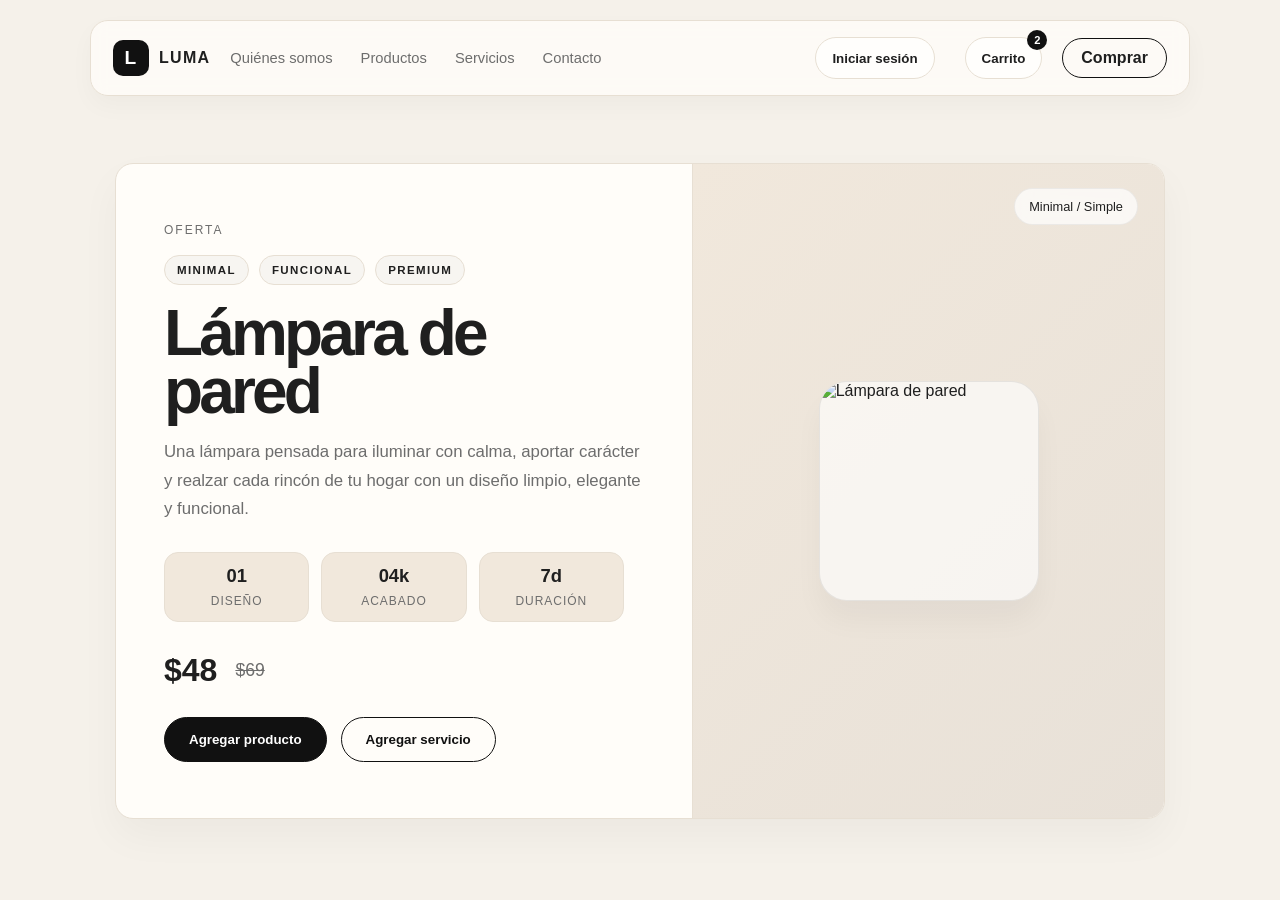
==== index.html @ c6d3d877 "Add files via upload" ====
<!DOCTYPE html>
<html lang="es">
<head>
    <meta charset="UTF-8">
    <meta name="viewport" content="width=device-width, initial-scale=1.0">
    <title>Luma | Minimal</title>
    <link rel="stylesheet" href="styles.css">
</head>
<body>
    <header class="topbar">
        <div class="brand">
            <span class="brand-mark">L</span>
            <span>Luma</span>
        </div>

        <nav class="nav" aria-label="Navegación principal">
            <a href="quienes-somos.html">Quiénes somos</a>
            <div class="nav-item">
                <a href="#">Productos</a>
                <div class="nav-menu" aria-label="Lista de productos P">
                    <a href="#" data-product-type="Producto" data-product-name="Lámpara de pared" data-product-price="48"><span>Lámpara</span><span class="nav-menu-price">$48</span></a>
                    <a href="#" data-product-type="Producto" data-product-name="Mesa modular" data-product-price="52"><span>Mesa</span><span class="nav-menu-price">$52</span></a>
                    <a href="#" data-product-type="Producto" data-product-name="Banco minimalista" data-product-price="58"><span>Banco</span><span class="nav-menu-price">$58</span></a>
                    <a href="#" data-product-type="Producto" data-product-name="Aplique de rincón" data-product-price="64"><span>Aplique</span><span class="nav-menu-price">$64</span></a>
                </div>
            </div>
            <div class="nav-item">
                <a href="#">Servicios</a>
                <div class="nav-menu" aria-label="Lista de servicios S">
                    <a href="#" data-product-type="Servicio" data-product-name="Instalación a medida" data-product-price="39"><span>Instalación</span><span class="nav-menu-price">$39</span></a>
                    <a href="#" data-product-type="Servicio" data-product-name="Asesoría de estilo" data-product-price="45"><span>Asesoría</span><span class="nav-menu-price">$45</span></a>
                    <a href="#" data-product-type="Servicio" data-product-name="Mantenimiento premium" data-product-price="49"><span>Mantenimiento</span><span class="nav-menu-price">$49</span></a>
                    <a href="#" data-product-type="Servicio" data-product-name="Personalización" data-product-price="55"><span>Personalización</span><span class="nav-menu-price">$55</span></a>
                </div>
            </div>
            <a href="contacto.html">Contacto</a>
        </nav>

        <div class="auth-shell" aria-label="Inicio de sesión">
            <button type="button" class="auth-trigger">Iniciar sesión</button>
            <div class="auth-panel">
                <span class="auth-title">Acceso</span>
                <label>
                    Email
                    <input type="email" placeholder="tu@correo.com">
                </label>
                <label>
                    Contraseña
                    <input type="password" placeholder="••••••••">
                </label>
                <button type="button">Entrar</button>
            </div>
        </div>

        <button type="button" class="cart-button" aria-label="Carrito de compras">
            Carrito
            <span class="cart-count" id="cartCount">0</span>
        </button>
        <div class="cart-panel" aria-label="Contenido del carrito">
            <div class="cart-header">
                <span>Tu carrito</span>
                <button type="button" class="btn-small" id="clearCart">Vaciar</button>
            </div>
            <ul class="cart-items" id="cartItems">
                <li class="empty-cart">Aún no has añadido nada.</li>
            </ul>
            <div class="cart-summary">
                <span>Total</span>
                <strong id="cartTotal">$0</strong>
            </div>
            <div class="cart-actions">
                <button type="button" id="continueShopping">Seguir</button>
                <button type="button" class="primary" data-open-purchase>Comprar</button>
            </div>
        </div>

        <a href="#" class="nav-cta" data-open-purchase>Comprar</a>
    </header>

    <div class="modal-overlay" id="purchaseModal" aria-hidden="true">
        <div class="purchase-modal" role="dialog" aria-modal="true" aria-labelledby="purchaseTitle">
            <div class="purchase-header">
                <h2 id="purchaseTitle">Finalizar compra</h2>
                <button type="button" class="close-modal" aria-label="Cerrar compra">×</button>
            </div>
            <p class="purchase-subtitle">Completa tus datos para reservar tu pieza.</p>

            <form>
                <div class="field">
                    <label for="buyerName">Nombre</label>
                    <input id="buyerName" type="text" placeholder="Tu nombre" required>
                </div>

                <div class="field">
                    <label for="cardNumber">Número de tarjeta</label>
                    <input id="cardNumber" type="text" inputmode="numeric" placeholder="1234 5678 9012 3456" required>
                </div>

                <div class="field-row">
                    <div class="field">
                        <label for="expiryDate">Vencimiento</label>
                        <input id="expiryDate" type="text" placeholder="MM/AA" required>
                    </div>
                    <div class="field">
                        <label for="cvv">CVV</label>
                        <input id="cvv" type="text" inputmode="numeric" placeholder="123" required>
                    </div>
                </div>

                <div class="field">
                    <label for="ralColor">RAL</label>
                    <select id="ralColor" required>
                        <option value="">Selecciona un acabado</option>
                        <option value="RAL 9003">RAL 9003</option>
                        <option value="RAL 9016">RAL 9016</option>
                        <option value="RAL 8017">RAL 8017</option>
                        <option value="RAL 7035">RAL 7035</option>
                    </select>
                </div>

                <div class="purchase-summary">
                    <span>Total</span>
                    <strong>$49</strong>
                </div>

                <button type="submit" class="purchase-submit">Pagar ahora</button>
            </form>
        </div>
    </div>

    <main class="page">
        <section class="card">
            <div class="content">
                <div class="info">
                    <span class="tag"> OFERTA</span>
                    <div class="hero-badges">
                        <span class="hero-pill">Minimal</span>
                        <span class="hero-pill">Funcional</span>
                        <span class="hero-pill">Premium</span>
                    </div>
                    <h1>Lámpara de pared</h1>
                    <p class="lead">
                        Una lámpara pensada para iluminar con calma, aportar carácter y realzar cada rincón
                        de tu hogar con un diseño limpio, elegante y funcional.
                    </p>

                    <div class="feature-list" aria-label="Características principales">
                        <div class="feature-item">
                            <strong>01</strong>
                            <span>Diseño</span>
                        </div>
                        <div class="feature-item">
                            <strong>04k</strong>
                            <span>Acabado</span>
                        </div>
                        <div class="feature-item">
                            <strong>7d</strong>
                            <span>Duración</span>
                        </div>
                    </div>

                    <div class="price-row">
                        <span class="price">$48</span>
                        <span class="old-price">$69</span>
                    </div>

                    <div class="actions">
                        <button type="button" class="btn btn-primary" data-add-product>Agregar producto</button>
                        <button type="button" class="btn btn-secondary" data-add-service>Agregar servicio</button>
                    </div>
                </div>

                <div class="visual">
                    <div class="badge">Minimal / Simple</div>
                    <div class="product-stack" aria-label="Vista previa del servicio">
                        <div class="product-card" tabindex="0" aria-label="Lámpara de pared minimalista">
                            <img src="https://images.unsplash.com/photo-1513694203232-719a280e022f?auto=format&fit=crop&w=900&q=80" alt="Lámpara de pared" />
                        </div>
                    </div>
                </div>
            </div>
        </section>
    </main>
    <script src="https://cdn.jsdelivr.net/npm/@supabase/supabase-js@2"></script>
    <script src="supabase-config.js"></script>
    <script src="script.js"></script>

</body>
</html>
---- styles.css ----
:root {
            --bg: #f5f1ea;
            --panel: #fffdf9;
            --text: #1f1f1f;
            --muted: #6d6d6d;
            --accent: #111111;
            --line: #e7dfd3;
            --soft: #f1e8dc;
        }

        * {
            box-sizing: border-box;
        }

        body {
            margin: 0;
            font-family: Arial, Helvetica, sans-serif;
            background: var(--bg);
            color: var(--text);
        }

        a {
            color: inherit;
            text-decoration: none;
        }

        .topbar {
            position: relative;
            z-index: 30;
            width: min(1100px, calc(100% - 32px));
            margin: 20px auto 0;
            display: flex;
            align-items: center;
            justify-content: space-between;
            gap: 20px;
            background: rgba(255, 253, 249, 0.8);
            border: 1px solid var(--line);
            border-radius: 18px;
            padding: 16px 22px;
            backdrop-filter: blur(8px);
            box-shadow: 0 10px 24px rgba(0, 0, 0, 0.03);
        }

        .brand {
            display: flex;
            align-items: center;
            gap: 10px;
            font-weight: 700;
            letter-spacing: 0.08em;
            text-transform: uppercase;
        }

        .brand-mark {
            width: 36px;
            height: 36px;
            display: inline-flex;
            align-items: center;
            justify-content: center;
            background: var(--accent);
            color: #fff;
            border-radius: 10px;
            font-size: 1.2rem;
        }

        .nav {
            display: flex;
            align-items: center;
            gap: 28px;
            flex-wrap: wrap;
            color: var(--muted);
            font-size: 0.92rem;
        }

        .nav-item {
            position: relative;
            z-index: 20;
        }

        .nav a {
            transition: color 0.2s ease;
        }

        .nav a:hover {
            color: var(--text);
        }

        .nav-menu {
            position: absolute;
            top: calc(100% + 12px);
            left: 0;
            min-width: 150px;
            display: grid;
            gap: 8px;
            padding: 10px 12px;
            background: rgba(255, 253, 249, 0.96);
            border: 1px solid var(--line);
            border-radius: 12px;
            box-shadow: 0 18px 32px rgba(0,0,0,0.06);
            opacity: 0;
            visibility: hidden;
            transform: translateY(6px);
            transition: opacity 0.2s ease, visibility 0.2s ease, transform 0.2s ease;
            z-index: 40;
        }

        .nav-item:hover .nav-menu,
        .nav-item:focus-within .nav-menu {
            opacity: 1;
            visibility: visible;
            transform: translateY(0);
        }

        .nav-menu a {
            display: flex;
            align-items: center;
            justify-content: space-between;
            gap: 10px;
            padding: 8px 10px;
            border-radius: 8px;
            color: var(--text);
            font-weight: 700;
            letter-spacing: 0.08em;
        }

        .nav-menu a:hover {
            background: var(--soft);
        }

        .nav-menu-price {
            font-size: 0.75rem;
            color: var(--muted);
            letter-spacing: 0;
            font-weight: 700;
        }

        .nav-cta {
            border: 1px solid var(--accent);
            border-radius: 999px;
            padding: 10px 18px;
            font-weight: 600;
            background: transparent;
        }

        .auth-shell {
            position: relative;
            margin-left: auto;
        }

        .cart-button {
            position: relative;
            display: inline-flex;
            align-items: center;
            justify-content: center;
            min-height: 42px;
            border: 1px solid var(--line);
            border-radius: 999px;
            background: rgba(255, 255, 255, 0.7);
            color: var(--text);
            padding: 10px 16px;
            font-weight: 700;
            cursor: pointer;
            transition: all 0.2s ease;
            margin-left: 10px;
        }

        .cart-count {
            position: absolute;
            top: -8px;
            right: -6px;
            min-width: 20px;
            height: 20px;
            display: grid;
            place-items: center;
            border-radius: 50%;
            background: var(--accent);
            color: #fff;
            font-size: 0.7rem;
            font-weight: 700;
            padding: 0 4px;
        }

        .cart-button:hover,
        .cart-button:focus-visible {
            background: var(--accent);
            color: #fff;
            border-color: var(--accent);
        }

        .cart-panel {
            position: absolute;
            right: 0;
            top: calc(100% + 12px);
            width: min(320px, 82vw);
            display: none;
            background: rgba(255, 253, 249, 0.98);
            border: 1px solid var(--line);
            border-radius: 16px;
            padding: 16px;
            box-shadow: 0 18px 32px rgba(0,0,0,0.08);
            z-index: 80;
        }

        .cart-button.is-open + .cart-panel,
        .cart-button:focus-visible + .cart-panel {
            display: block;
        }

        .cart-header {
            display: flex;
            align-items: center;
            justify-content: space-between;
            gap: 12px;
            margin-bottom: 12px;
            font-weight: 700;
        }

        .cart-items {
            list-style: none;
            margin: 0;
            padding: 0;
            display: grid;
            gap: 10px;
            max-height: 220px;
            overflow: auto;
        }

        .cart-item {
            display: flex;
            align-items: center;
            justify-content: space-between;
            gap: 12px;
            border: 1px solid var(--line);
            border-radius: 12px;
            padding: 10px 12px;
            background: var(--soft);
        }

        .cart-item-meta {
            display: grid;
            gap: 4px;
        }

        .cart-item-name {
            font-weight: 700;
            font-size: 0.9rem;
        }

        .cart-item-type {
            color: var(--muted);
            font-size: 0.72rem;
            letter-spacing: 0.08em;
            text-transform: uppercase;
        }

        .cart-item-price {
            font-weight: 700;
            font-size: 0.9rem;
            white-space: nowrap;
        }

        .empty-cart {
            color: var(--muted);
            font-size: 0.9rem;
            padding: 10px 0 4px;
        }

        .cart-summary {
            display: flex;
            align-items: center;
            justify-content: space-between;
            gap: 12px;
            margin-top: 14px;
            padding-top: 12px;
            border-top: 1px solid var(--line);
            font-weight: 700;
        }

        .cart-summary strong {
            font-size: 1.1rem;
        }

        .cart-actions {
            display: flex;
            gap: 10px;
            margin-top: 14px;
        }

        .cart-actions button,
        .cart-actions .btn-small {
            flex: 1;
            border: 1px solid var(--accent);
            border-radius: 10px;
            padding: 10px 12px;
            background: transparent;
            color: var(--accent);
            font: inherit;
            font-weight: 700;
            cursor: pointer;
        }

        .cart-actions .primary {
            background: var(--accent);
            color: #fff;
        }

        .auth-trigger {
            display: inline-flex;
            align-items: center;
            justify-content: center;
            min-height: 42px;
            border: 1px solid var(--line);
            border-radius: 999px;
            background: rgba(255, 255, 255, 0.7);
            color: var(--text);
            padding: 10px 16px;
            font-weight: 700;
            cursor: pointer;
            transition: all 0.2s ease;
        }

        .auth-trigger:hover,
        .auth-trigger:focus-visible {
            background: var(--accent);
            color: #fff;
            border-color: var(--accent);
        }

        .auth-panel {
            position: absolute;
            right: 0;
            top: calc(100% + 12px);
            width: min(240px, 76vw);
            display: none;
            grid-template-columns: 1fr;
            gap: 10px;
            background: rgba(255, 253, 249, 0.98);
            border: 1px solid var(--line);
            border-radius: 14px;
            padding: 14px 14px 12px;
            box-shadow: 0 18px 32px rgba(0,0,0,0.08);
            z-index: 60;
        }

        .auth-shell:hover .auth-panel,
        .auth-shell:focus-within .auth-panel {
            display: grid;
        }

        .auth-title {
            font-size: 0.72rem;
            letter-spacing: 0.12em;
            text-transform: uppercase;
            color: var(--muted);
            margin-bottom: 4px;
        }

        .auth-panel label {
            display: grid;
            gap: 6px;
            color: var(--text);
            font-size: 0.72rem;
            font-weight: 700;
        }

        .auth-panel input {
            width: 100%;
            border: 1px solid var(--line);
            border-radius: 10px;
            padding: 10px 12px;
            background: #fff;
            color: var(--text);
            font: inherit;
        }

        .auth-panel button {
            border: none;
            border-radius: 10px;
            background: var(--accent);
            color: #fff;
            font-weight: 700;
            padding: 11px 12px;
            cursor: pointer;
            margin-top: 4px;
        }

        .page {
            min-height: calc(100vh - 110px);
            display: flex;
            align-items: center;
            justify-content: center;
            padding: 40px 20px;
        }

        .card {
            width: min(1050px, 100%);
            background: var(--panel);
            border: 1px solid var(--line);
            border-radius: 18px;
            box-shadow: 0 18px 40px rgba(0, 0, 0, 0.04);
            overflow: hidden;
        }

        .content {
            display: grid;
            grid-template-columns: 1.1fr 0.9fr;
        }

        .info {
            padding: 56px 48px;
        }

        .tag {
            display: inline-block;
            font-size: 12px;
            letter-spacing: 2px;
            text-transform: uppercase;
            color: var(--muted);
            margin-bottom: 18px;
        }

        .hero-badges {
            display: flex;
            flex-wrap: wrap;
            gap: 10px;
            margin: 0 0 20px;
        }

        .hero-pill {
            padding: 8px 12px;
            border-radius: 999px;
            border: 1px solid var(--line);
            background: rgba(17, 17, 17, 0.03);
            color: var(--text);
            font-size: 0.72rem;
            letter-spacing: 0.12em;
            text-transform: uppercase;
            font-weight: 700;
        }

        h1 {
            font-size: clamp(2.5rem, 5vw, 6rem);
            line-height: 0.9;
            margin: 0 0 18px;
            font-weight: 800;
            letter-spacing: -0.06em;
        }

        .lead {
            color: var(--muted);
            font-size: 1.05rem;
            line-height: 1.7;
            max-width: 32rem;
            margin-bottom: 28px;
        }

        .feature-list {
            display: grid;
            grid-template-columns: repeat(3, minmax(0, 1fr));
            gap: 12px;
            margin: 0 0 30px;
            max-width: 460px;
        }

        .feature-item {
            background: var(--soft);
            border: 1px solid var(--line);
            border-radius: 14px;
            padding: 12px 10px;
            text-align: center;
        }

        .feature-item strong {
            display: block;
            font-size: 1.15rem;
            margin-bottom: 4px;
        }

        .feature-item span {
            color: var(--muted);
            font-size: 0.75rem;
            letter-spacing: 0.08em;
            text-transform: uppercase;
        }

        .price-row {
            display: flex;
            align-items: center;
            gap: 18px;
            margin-bottom: 28px;
        }

        .price {
            font-size: 2rem;
            font-weight: 700;
        }

        .old-price {
            color: var(--muted);
            text-decoration: line-through;
            font-size: 1.1rem;
        }

        .actions {
            display: flex;
            gap: 14px;
            flex-wrap: wrap;
        }

        .btn {
            border: 1px solid var(--accent);
            border-radius: 999px;
            padding: 14px 24px;
            text-decoration: none;
            font-weight: 600;
            transition: all 0.2s ease;
        }

        .btn-primary {
            background: var(--accent);
            color: white;
        }

        .btn-secondary {
            color: var(--accent);
            background: transparent;
        }

        .btn:hover {
            transform: translateY(-1px);
        }

        .modal-overlay {
            position: fixed;
            inset: 0;
            display: flex;
            align-items: center;
            justify-content: center;
            background: rgba(17, 17, 17, 0.38);
            backdrop-filter: blur(4px);
            opacity: 0;
            visibility: hidden;
            transition: opacity 0.2s ease, visibility 0.2s ease;
            z-index: 200;
            padding: 20px;
        }

        .modal-overlay.is-open {
            opacity: 1;
            visibility: visible;
        }

        .purchase-modal {
            width: min(460px, 100%);
            background: var(--panel);
            border: 1px solid var(--line);
            border-radius: 24px;
            box-shadow: 0 30px 60px rgba(0, 0, 0, 0.12);
            padding: 22px 22px 18px;
            position: relative;
        }

        .purchase-header {
            display: flex;
            align-items: center;
            justify-content: space-between;
            gap: 12px;
            margin-bottom: 18px;
        }

        .purchase-header h2 {
            margin: 0;
            font-size: 1.3rem;
        }

        .close-modal {
            width: 36px;
            height: 36px;
            border: 1px solid var(--line);
            border-radius: 50%;
            background: rgba(17, 17, 17, 0.03);
            color: var(--text);
            font-size: 1.3rem;
            cursor: pointer;
        }

        .purchase-subtitle {
            margin: 0 0 18px;
            color: var(--muted);
            font-size: 0.92rem;
        }

        .field {
            display: grid;
            gap: 8px;
            margin-bottom: 14px;
        }

        .field label {
            font-size: 0.72rem;
            letter-spacing: 0.08em;
            text-transform: uppercase;
            color: var(--muted);
            font-weight: 700;
        }

        .field input,
        .field select {
            width: 100%;
            border: 1px solid var(--line);
            border-radius: 12px;
            background: #fff;
            color: var(--text);
            padding: 12px 14px;
            font: inherit;
        }

        .field-row {
            display: grid;
            grid-template-columns: 1fr 1fr;
            gap: 12px;
        }

        .purchase-summary {
            display: flex;
            align-items: center;
            justify-content: space-between;
            gap: 12px;
            padding: 14px 0 8px;
            margin-top: 8px;
            border-top: 1px solid var(--line);
            color: var(--text);
            font-weight: 700;
        }

        .purchase-summary strong {
            font-size: 1.4rem;
        }

        .purchase-submit {
            width: 100%;
            margin-top: 18px;
            border: none;
            border-radius: 14px;
            background: var(--accent);
            color: #fff;
            padding: 14px 18px;
            font-weight: 700;
            cursor: pointer;
        }

        .visual {
            background: linear-gradient(135deg, var(--soft), #e8e1d8);
            display: flex;
            align-items: center;
            justify-content: center;
            min-height: 420px;
            position: relative;
            border-left: 1px solid var(--line);
            padding: 34px 20px;
        }

        .product-stack {
            display: flex;
            align-items: center;
            justify-content: center;
            width: min(260px, 100%);
            position: relative;
            z-index: 1;
        }

        .product-card {
            width: 220px;
            height: 220px;
            border-radius: 28px;
            background: rgba(255, 255, 255, 0.62);
            border: 1px solid rgba(0,0,0,0.08);
            display: flex;
            align-items: center;
            justify-content: center;
            box-shadow: 0 20px 28px rgba(0, 0, 0, 0.04);
            overflow: hidden;
            transition: transform 0.2s ease;
            cursor: pointer;
            padding: 0;
        }

        .product-card img {
            width: 100%;
            height: 100%;
            object-fit: cover;
            display: block;
        }

        .product-card:hover,
        .product-card:focus-visible {
            transform: translateY(-2px);
        }

        .badge {
            position: absolute;
            right: 26px;
            top: 24px;
            background: rgba(255,255,255,0.7);
            backdrop-filter: blur(8px);
            border: 1px solid rgba(0,0,0,0.06);
            border-radius: 999px;
            padding: 10px 14px;
            font-size: 0.8rem;
            color: var(--text);
            z-index: 2;
        }

        @media (max-width: 740px) {
            .topbar {
                flex-direction: column;
                align-items: flex-start;
            }

            .nav {
                gap: 12px 18px;
            }

            .content {
                grid-template-columns: 1fr;
            }

            .visual {
                min-height: 280px;
                border-left: none;
                border-top: 1px solid var(--line);
            }

            .info {
                padding: 32px 24px;
            }
        }

/* Página Quiénes somos */
.about-page {
    align-items: flex-start;
}

.about-card {
    overflow: hidden;
}

.about-hero {
    padding: 56px 56px 44px;
    border-bottom: 1px solid var(--line);
}

.about-hero h1 {
    max-width: 800px;
    margin-bottom: 22px;
}

.about-content {
    display: grid;
    grid-template-columns: repeat(3, 1fr);
    gap: 0;
}

.about-block {
    padding: 38px 34px 42px;
    border-right: 1px solid var(--line);
}

.about-block:last-child {
    border-right: none;
}

.about-number {
    display: inline-grid;
    place-items: center;
    width: 38px;
    height: 38px;
    margin-bottom: 24px;
    border: 1px solid var(--line);
    border-radius: 50%;
    color: var(--muted);
    font-size: 0.75rem;
    font-weight: 700;
}

.about-block h2 {
    margin: 0 0 12px;
    font-size: 1.25rem;
}

.about-block p {
    margin: 0;
    color: var(--muted);
    line-height: 1.7;
}

.about-footer {
    display: flex;
    align-items: center;
    justify-content: space-between;
    gap: 24px;
    padding: 34px 56px;
    background: var(--soft);
    border-top: 1px solid var(--line);
}

.about-footer h2 {
    margin: 0;
    font-size: clamp(1.4rem, 3vw, 2.2rem);
    letter-spacing: -0.04em;
}

@media (max-width: 740px) {
    .about-hero {
        padding: 36px 24px;
    }

    .about-content {
        grid-template-columns: 1fr;
    }

    .about-block {
        border-right: none;
        border-bottom: 1px solid var(--line);
        padding: 30px 24px;
    }

    .about-block:last-child {
        border-bottom: none;
    }

    .about-footer {
        align-items: flex-start;
        flex-direction: column;
        padding: 30px 24px;
    }
}

/* Página Contacto */
.contact-page {
    align-items: flex-start;
}

.contact-card {
    overflow: hidden;
}

.contact-intro {
    padding: 56px 56px 44px;
    border-bottom: 1px solid var(--line);
}

.contact-intro h1 {
    margin-bottom: 22px;
}

.contact-grid {
    display: grid;
    grid-template-columns: repeat(3, 1fr);
}

.contact-item {
    display: grid;
    align-content: start;
    gap: 8px;
    min-height: 230px;
    padding: 34px;
    border-right: 1px solid var(--line);
}

.contact-item:last-child {
    border-right: none;
}

.contact-icon {
    display: inline-grid;
    place-items: center;
    width: 38px;
    height: 38px;
    margin-bottom: 18px;
    border: 1px solid var(--line);
    border-radius: 50%;
    color: var(--muted);
    font-size: 0.75rem;
    font-weight: 700;
}

.contact-label {
    color: var(--muted);
    font-size: 0.72rem;
    font-weight: 700;
    letter-spacing: 0.12em;
    text-transform: uppercase;
}

.contact-item a,
.contact-value {
    color: var(--text);
    font-size: 1.15rem;
    font-weight: 700;
    word-break: break-word;
}

.contact-item p {
    margin: 4px 0 0;
    color: var(--muted);
    line-height: 1.6;
    font-size: 0.9rem;
}

.contact-bottom {
    display: flex;
    align-items: center;
    justify-content: space-between;
    gap: 24px;
    padding: 34px 56px;
    background: var(--soft);
    border-top: 1px solid var(--line);
}

.contact-bottom h2 {
    margin: 0;
    font-size: clamp(1.4rem, 3vw, 2.2rem);
    letter-spacing: -0.04em;
}

@media (max-width: 740px) {
    .contact-intro {
        padding: 36px 24px;
    }

    .contact-grid {
        grid-template-columns: 1fr;
    }

    .contact-item {
        min-height: auto;
        border-right: none;
        border-bottom: 1px solid var(--line);
        padding: 30px 24px;
    }

    .contact-item:last-child {
        border-bottom: none;
    }

    .contact-bottom {
        align-items: flex-start;
        flex-direction: column;
        padding: 30px 24px;
    }
}
/* Panel de registros */
.admin-page { align-items: flex-start; }
.admin-card { overflow: hidden; }
.admin-header { padding: 56px; border-bottom: 1px solid var(--line); }
.admin-header h1 { margin-bottom: 18px; }
.admin-login, .admin-dashboard { padding: 40px 56px; }
.admin-login { max-width: 560px; }
.admin-login h2 { margin-top: 0; }
.admin-login .field { margin-bottom: 18px; }
.admin-login input { width: 100%; }
.admin-message { color: var(--muted); min-height: 1.4em; }
.admin-stats { display: grid; grid-template-columns: repeat(3, 1fr); border: 1px solid var(--line); }
.admin-stats > div { padding: 24px; border-right: 1px solid var(--line); }
.admin-stats > div:last-child { border-right: none; }
.admin-stats span { display: block; color: var(--muted); font-size: .75rem; text-transform: uppercase; letter-spacing: .08em; }
.admin-stats strong { display: block; margin-top: 8px; font-size: 2rem; }
.admin-actions { display: flex; gap: 12px; margin: 24px 0; }
.table-wrap { overflow-x: auto; border: 1px solid var(--line); }
.table-wrap table { width: 100%; border-collapse: collapse; min-width: 650px; }
.table-wrap th, .table-wrap td { padding: 14px 16px; text-align: left; border-bottom: 1px solid var(--line); }
.table-wrap th { color: var(--muted); font-size: .72rem; text-transform: uppercase; letter-spacing: .08em; }
@media (max-width: 740px) {
    .admin-header { padding: 36px 24px; }
    .admin-login, .admin-dashboard { padding: 30px 24px; }
    .admin-stats { grid-template-columns: 1fr; }
    .admin-stats > div { border-right: none; border-bottom: 1px solid var(--line); }
    .admin-stats > div:last-child { border-bottom: none; }
}
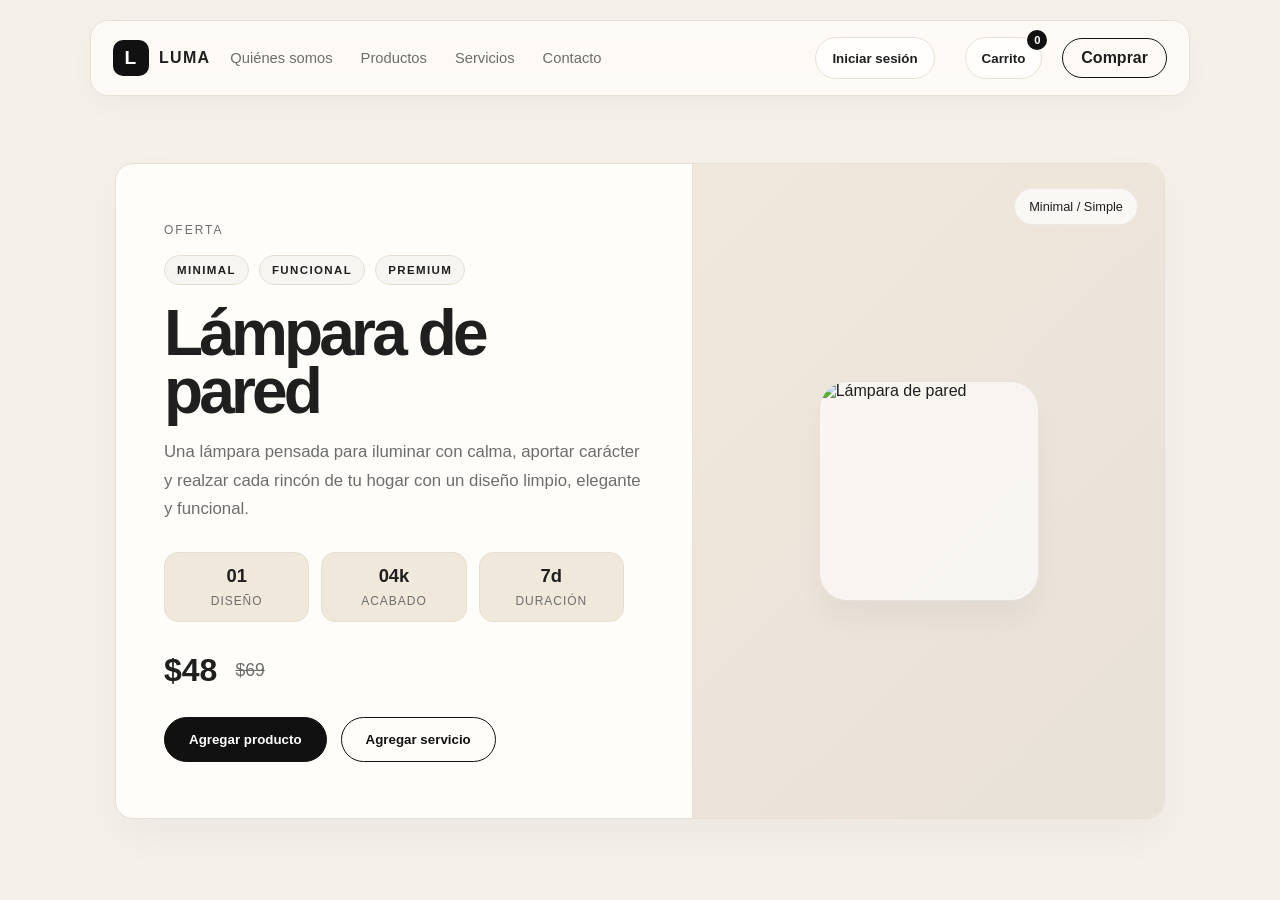
==== commit 89a06ecd: "Add files via upload" ====
--- a/index.html
+++ b/index.html
@@ -37,19 +37,7 @@
         </nav>
 
         <div class="auth-shell" aria-label="Inicio de sesión">
-            <button type="button" class="auth-trigger">Iniciar sesión</button>
-            <div class="auth-panel">
-                <span class="auth-title">Acceso</span>
-                <label>
-                    Email
-                    <input type="email" placeholder="tu@correo.com">
-                </label>
-                <label>
-                    Contraseña
-                    <input type="password" placeholder="••••••••">
-                </label>
-                <button type="button">Entrar</button>
-            </div>
+            <button type="button" class="auth-trigger" onclick="window.location.href='admin.html'">Iniciar sesión</button>
         </div>
 
         <button type="button" class="cart-button" aria-label="Carrito de compras">
